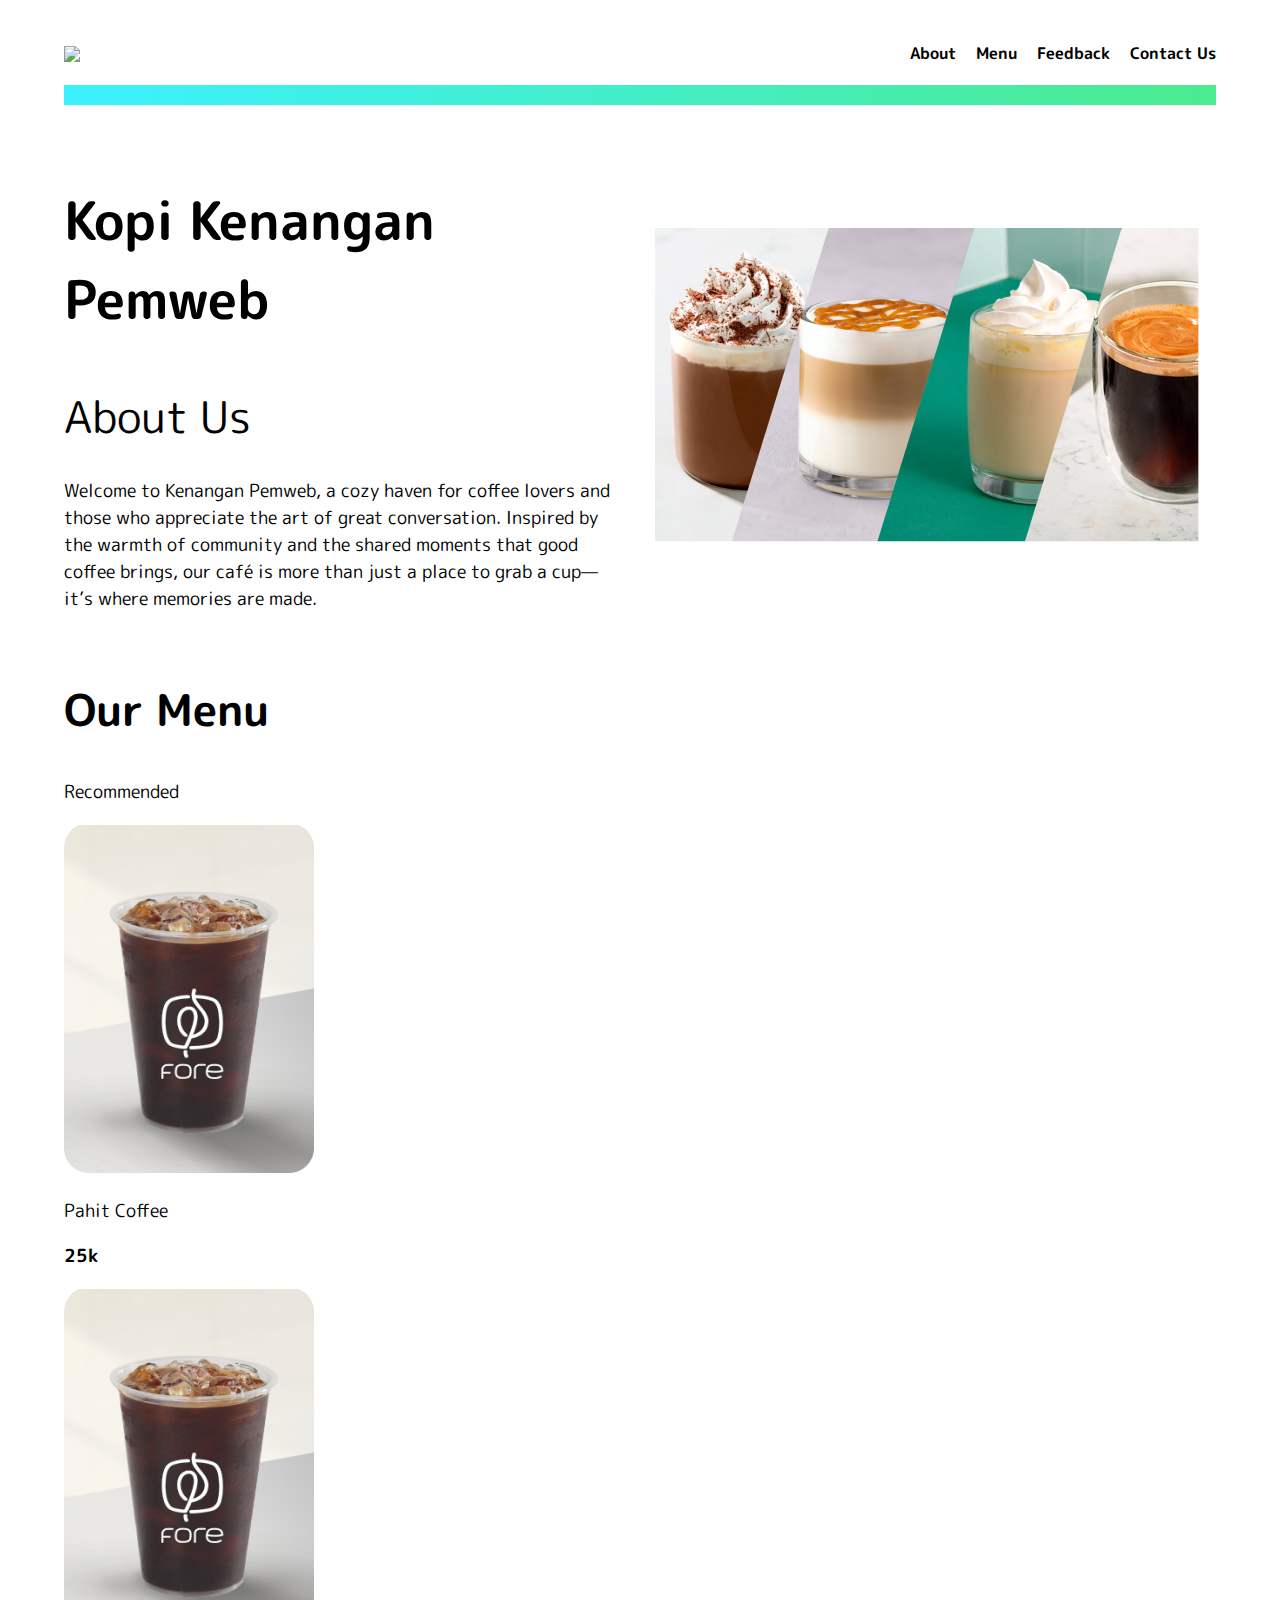
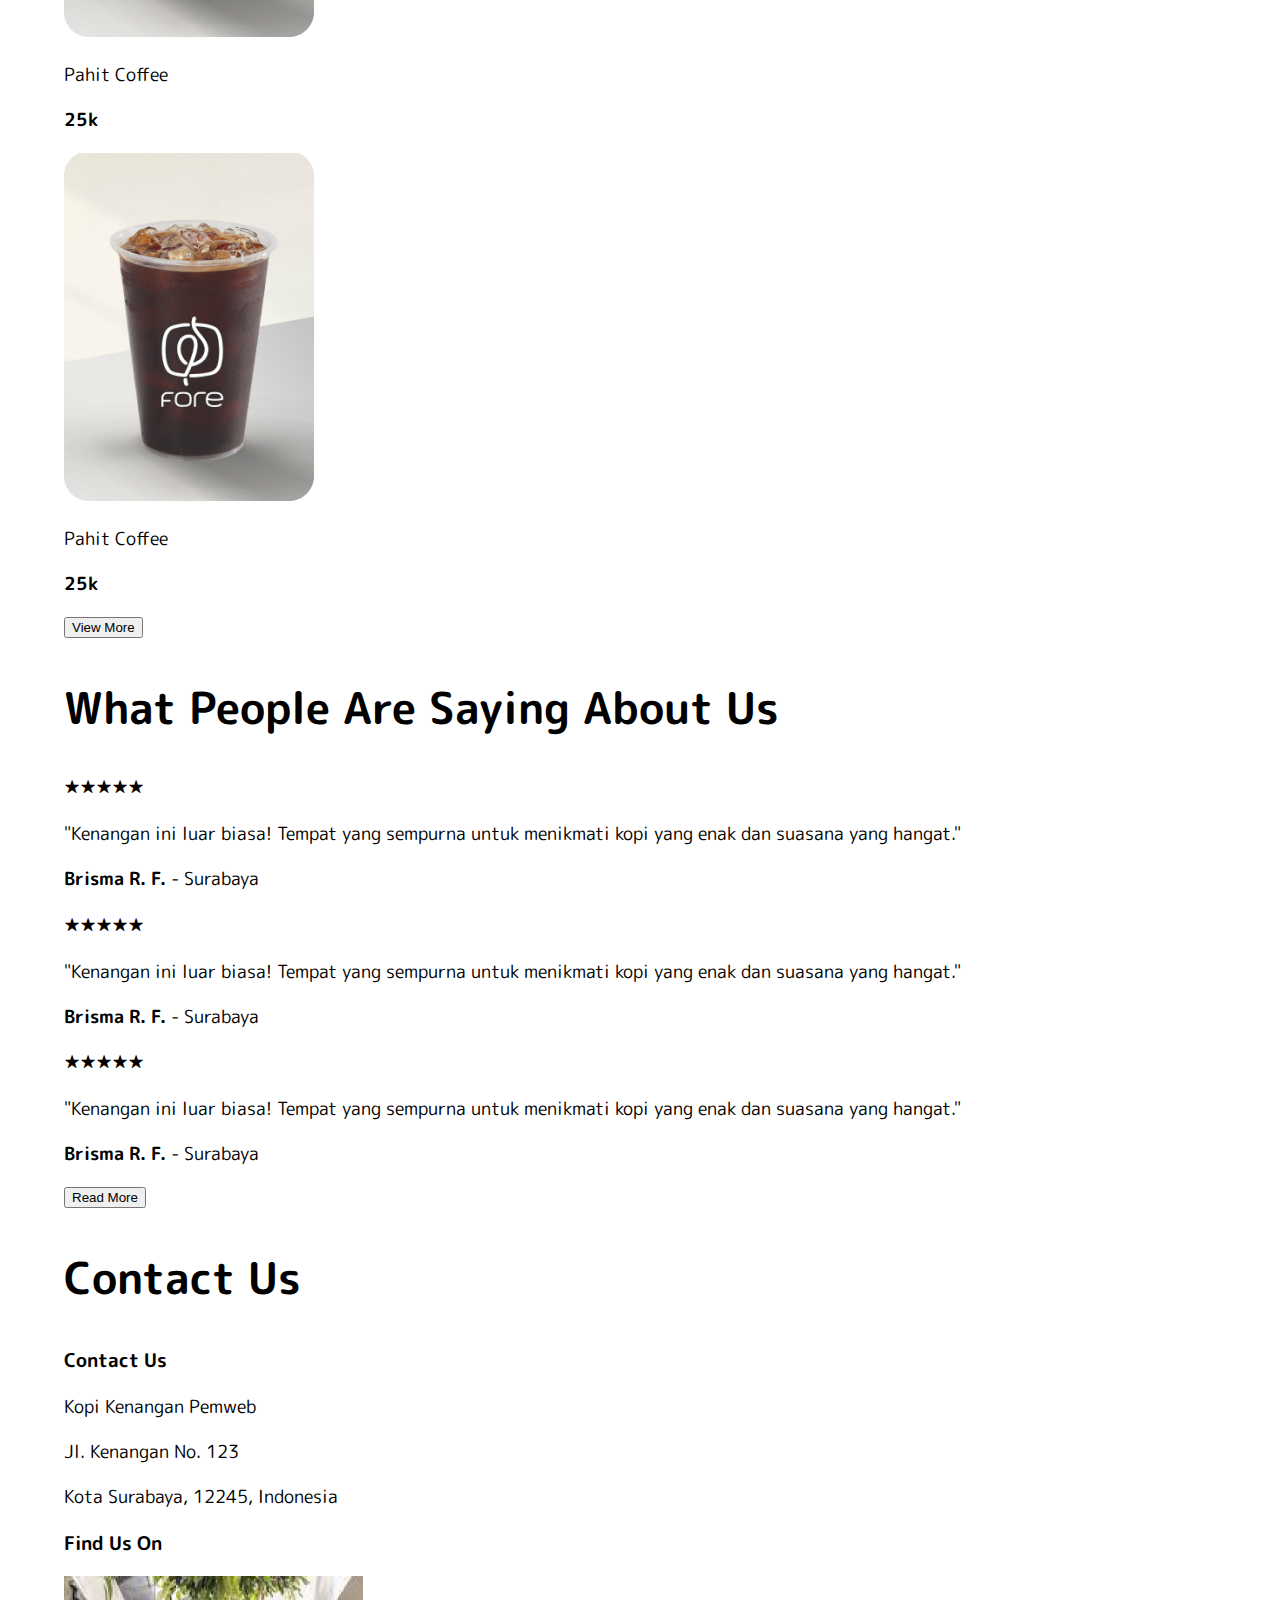
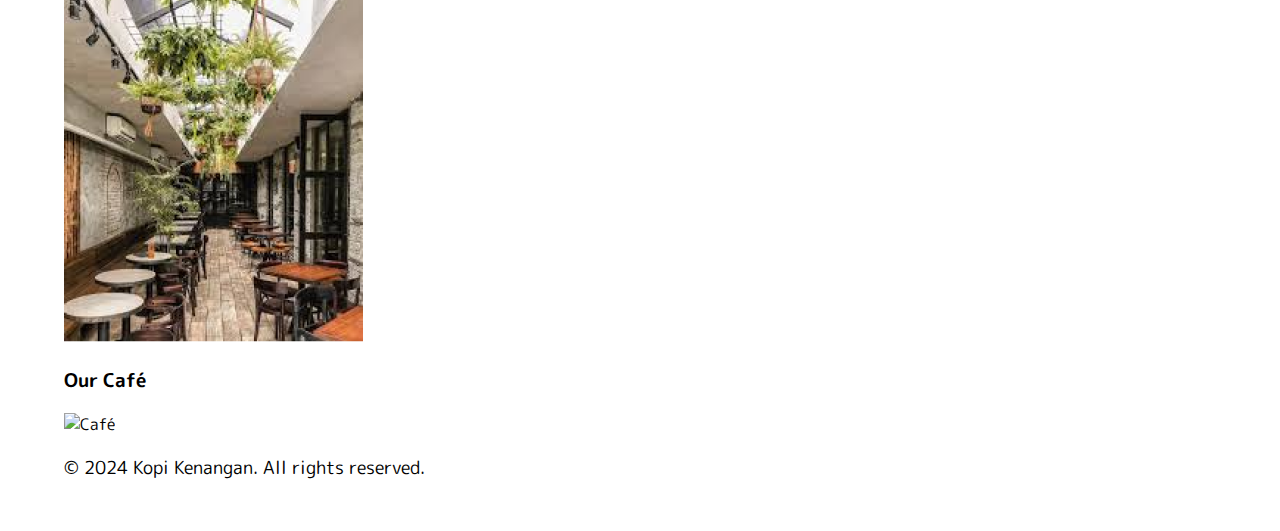
==== index.html @ 2cbb2b04 "committt" ====
<!DOCTYPE html>
<html lang="en">
<head>
    <meta charset="UTF-8">
    <meta name="viewport" content="width=device-width, initial-scale=1.0">
    <link rel="stylesheet" href="styles.css">
    <link href='https://fonts.googleapis.com/css?family=M PLUS Rounded 1c' rel='stylesheet'>
    <title>Kopi Kenangan Pemweb</title>
</head>
<body>
    <header>
        <img class="logoImage" src="asset/coffeeSeed.png">
        <div class="navbar">
            <a href="#about">About</a>
            <a href="#menu">Menu</a>
            <a href="#reviews">Feedback</a>
            <a href="#contact">Contact Us</a>
        </div>
    </header>
    <div class="bar" id="headerBar"></div>
    <div class="about">
        <div class="leftElement">
            <h1>Kopi Kenangan Pemweb</h1>
            <h2 class="about">About Us</h2>
            <p>Welcome to Kenangan Pemweb, a cozy haven for coffee lovers and those who appreciate the art of great conversation. Inspired by the warmth of community and the shared moments that good coffee brings, our café is more than just a place to grab a cup—it’s where memories are made.</p>
        </div>
        <div class="rightElement">
            <img src="asset/coffeeMult.png" alt="Coffee Cups">
        </div>
    </div>
    <section id="menu" class="menu">
        <h2>Our Menu</h2>
    <p>Recommended</p>
    <div class="menu-items">
        <div class="menu-item">
            <img src="asset/coffee1.png" alt="Pahit Coffee">
            <p>Pahit Coffee</p>
            <p><strong>25k</strong></p>
        </div>
        <div class="menu-item">
            <img src="asset/coffee1.png" alt="Pahit Coffee">
            <p>Pahit Coffee</p>
            <p><strong>25k</strong></p>
        </div>
        <div class="menu-item">
            <img src="asset/coffee1.png" alt="Pahit Coffee">
            <p>Pahit Coffee</p>
            <p><strong>25k</strong></p>
        </div>
    </div>
    <button>View More</button>
</section>
<section id="reviews" class="reviews"></section>
    <h2>What People Are Saying About Us</h2>
    <div class="review-box">
        <h4>★★★★★</h4>
        <p>"Kenangan ini luar biasa! Tempat yang sempurna untuk menikmati kopi yang enak dan suasana yang hangat."</p>
        <p><strong>Brisma R. F.</strong> - Surabaya</p>
    </div>
    <div class="review-box">
        <h4>★★★★★</h4>
        <p>"Kenangan ini luar biasa! Tempat yang sempurna untuk menikmati kopi yang enak dan suasana yang hangat."</p>
        <p><strong>Brisma R. F.</strong> - Surabaya</p>
    </div>
    <div class="review-box">
        <h4>★★★★★</h4>
        <p>"Kenangan ini luar biasa! Tempat yang sempurna untuk menikmati kopi yang enak dan suasana yang hangat."</p>
        <p><strong>Brisma R. F.</strong> - Surabaya</p>
    </div>
    <button>Read More</button>
    <section id="contact" class="contact">
        <h2>Contact Us</h2>
        <div class="contact-info">
            <div>
                <h3>Contact Us</h3>
                <p>Kopi Kenangan Pemweb</p>
                <p>Jl. Kenangan No. 123</p>
                <p>Kota Surabaya, 12245, Indonesia</p>
            </div>
            <div>
                <h3>Find Us On</h3>
                <img src="asset/storePic1.png" alt="Location">
            </div>
            <div>
                <h3>Our Café</h3>
                <img src="cafe.jpg" alt="Café">
            </div>
        </div>
    </section>
    <footer>
        <p>&copy; 2024 Kopi Kenangan. All rights reserved.</p>
    </footer>
</section>
</body>
</html>
---- styles.css ----
body {
    font-family: 'M PLUS Rounded 1c';
    margin: 2rem 4rem;
    justify-content: center;
}

h1 {
    font-size: 53px;
}

h2 {
    font-size: 44px;
}

p {
    font-size: 18px;
}

.about h2 {
    font-weight: normal;
    margin: 0px;
}

header, .about {
    display: flex;
    align-items: center;
    justify-content: space-between;
    padding: 10px 0;
}

.logoImage img {
    max-width: 100px; /* Adjust size of logo */
    height: auto;
}

.navbar {
    display: flex;
    gap: 20px; /* Space between navigation links */
}

.navbar a {
    color: black;
    font-weight: bolder;
    text-decoration: none;
}

.leftElement {
    width: 50%;
}

.rightElement {
    margin-left: 30px;
    width: 50%; /* Adjust size of logo */
    height: auto;
}

footer {
    display: flex;
}


.bar {
    margin-top: 10px;
    margin-bottom: 30px;
    height: 20px;
    width: 100%;
    background-image: linear-gradient(to left,#4BEB8E, #3BF1FF);
}



.about {
    display: flex;
}
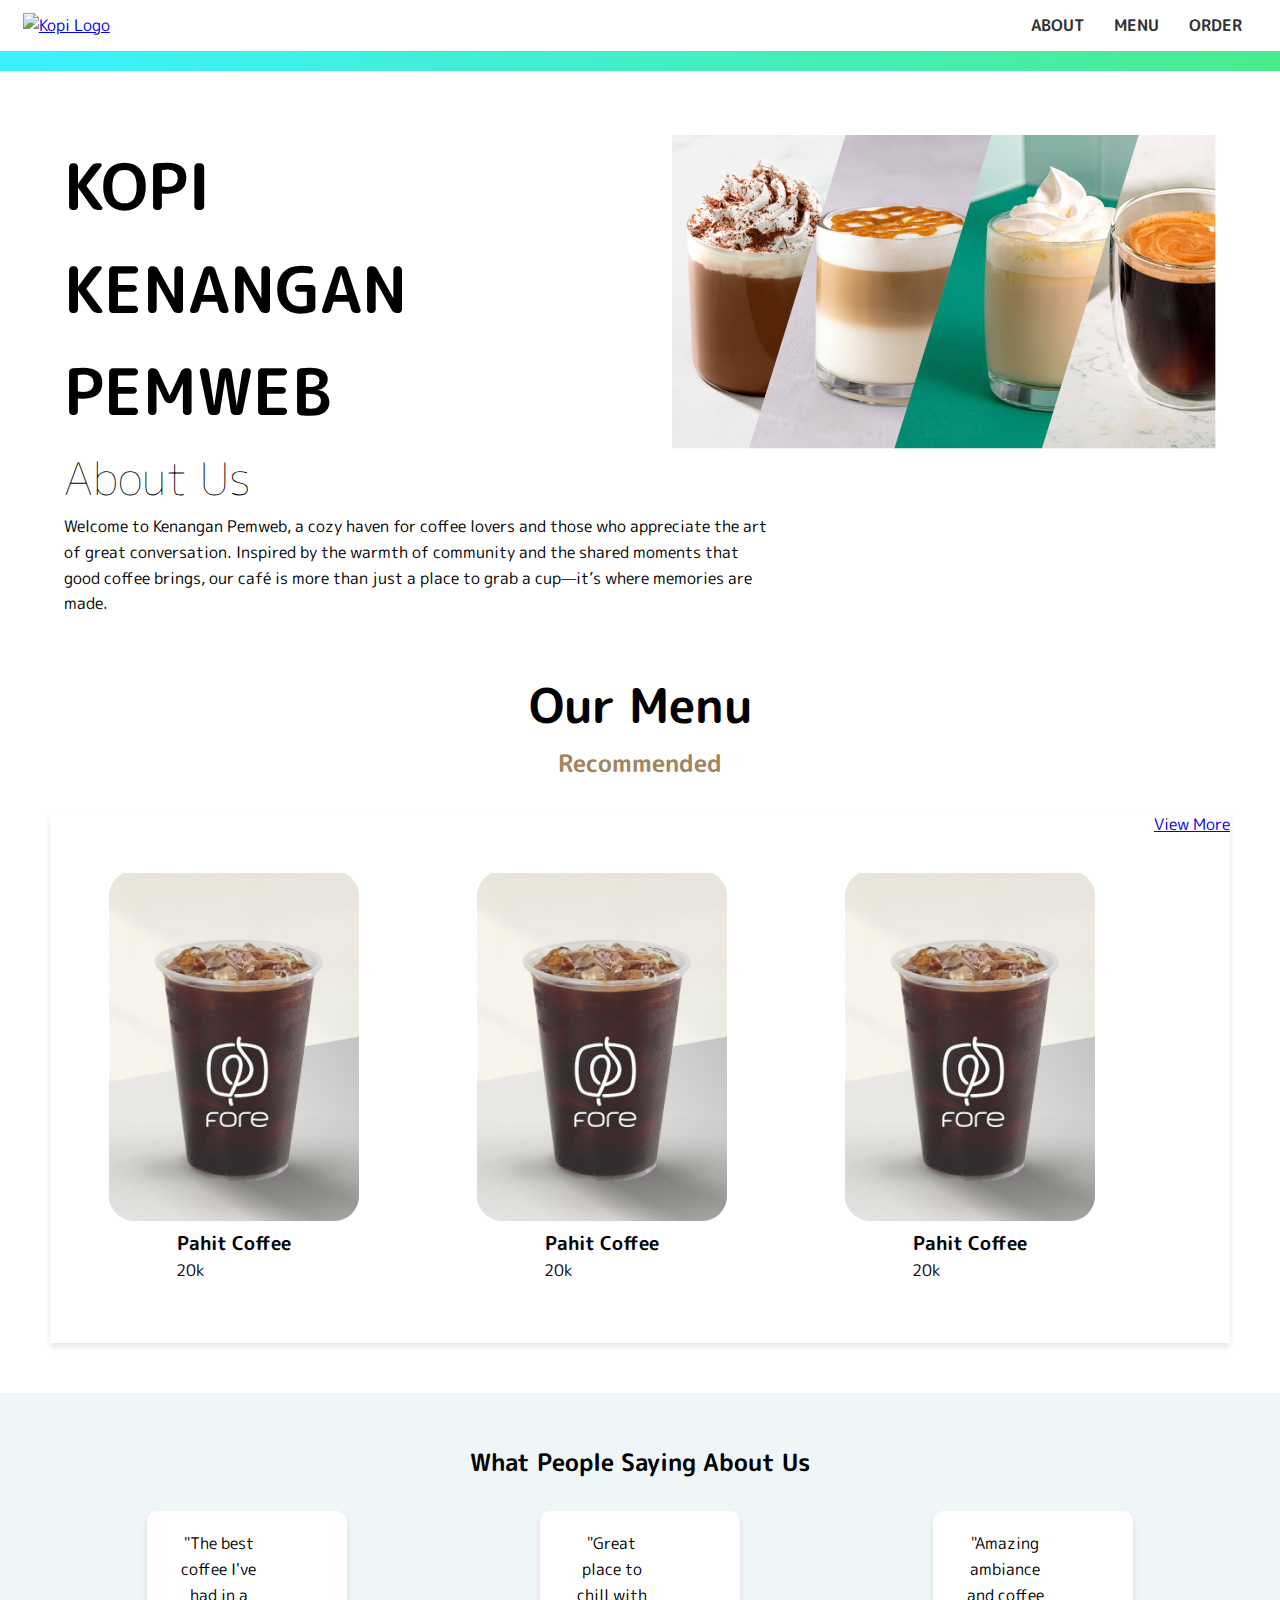
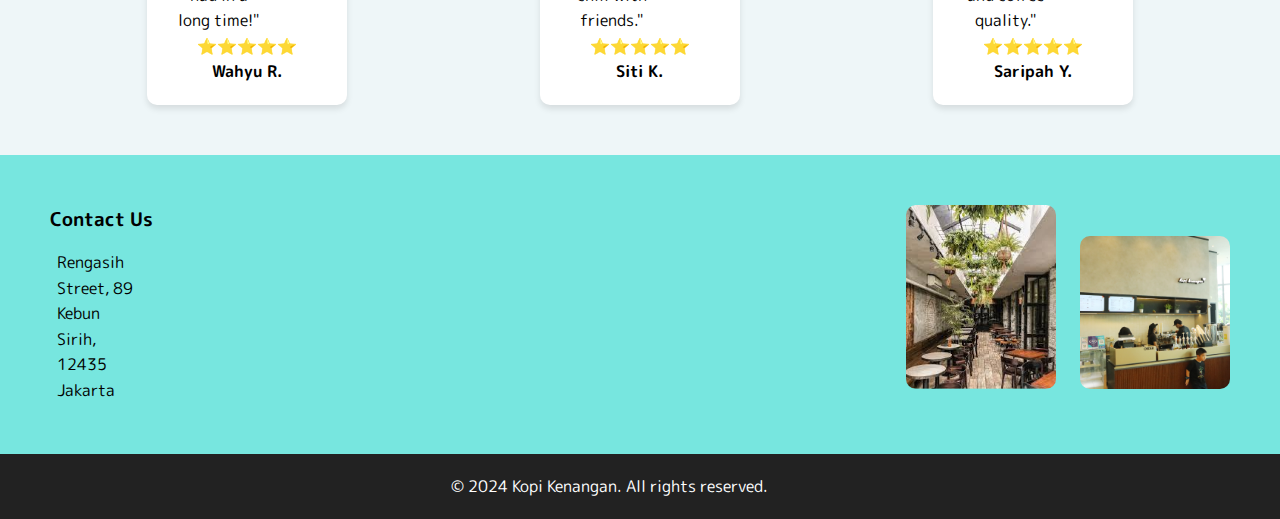
==== commit fd257f72: "Fix dikit" ====
--- a/index.html
+++ b/index.html
@@ -3,93 +3,92 @@
 <head>
     <meta charset="UTF-8">
     <meta name="viewport" content="width=device-width, initial-scale=1.0">
+    <title>Kopi Kenangan Pemweb</title>
     <link rel="stylesheet" href="styles.css">
-    <link href='https://fonts.googleapis.com/css?family=M PLUS Rounded 1c' rel='stylesheet'>
-    <title>Kopi Kenangan Pemweb</title>
+    <link rel="stylesheet" href="https://fonts.googleapis.com/css?family=M PLUS Rounded 1c">
 </head>
 <body>
     <header>
-        <img class="logoImage" src="asset/coffeeSeed.png">
-        <div class="navbar">
-            <a href="#about">About</a>
-            <a href="#menu">Menu</a>
-            <a href="#reviews">Feedback</a>
-            <a href="#contact">Contact Us</a>
-        </div>
+        <nav>
+            <div class="logo">
+                <a href="index.html">
+                    <img src="asset/coffeeSeed.png" alt="Kopi Logo">
+                </a>
+            </div>
+            <ul>
+                <li><a href="#">ABOUT</a></li>
+                <li><a href="catalog.html">MENU</a></li>
+                <li><a href="order.html">ORDER</a></li>
+            </ul>
+        </nav>
     </header>
     <div class="bar" id="headerBar"></div>
     <div class="about">
         <div class="leftElement">
-            <h1>Kopi Kenangan Pemweb</h1>
-            <h2 class="about">About Us</h2>
-            <p>Welcome to Kenangan Pemweb, a cozy haven for coffee lovers and those who appreciate the art of great conversation. Inspired by the warmth of community and the shared moments that good coffee brings, our café is more than just a place to grab a cup—it’s where memories are made.</p>
+            <h1>KOPI KENANGAN PEMWEB</h1>
+            <h2 class="abouts">About Us</h2>
         </div>
         <div class="rightElement">
             <img src="asset/coffeeMult.png" alt="Coffee Cups">
         </div>
     </div>
-    <section id="menu" class="menu">
-        <h2>Our Menu</h2>
-    <p>Recommended</p>
-    <div class="menu-items">
-        <div class="menu-item">
-            <img src="asset/coffee1.png" alt="Pahit Coffee">
-            <p>Pahit Coffee</p>
-            <p><strong>25k</strong></p>
+    <p>Welcome to Kenangan Pemweb, a cozy haven for coffee lovers and those who appreciate the art of great conversation. Inspired by the warmth of community and the shared moments that good coffee brings, our café is more than just a place to grab a cup—it’s where memories are made.</p>
+    <section class="menu">
+        <h1>Our Menu</h1>
+        <h2>Recommended</h2>
+        <div class="menu-items">
+            <div class="menu-card">
+                <img src="asset/coffee1.png" alt="Pahit Coffee">
+                <h3 class="bottom-left">Pahit Coffee</h3>
+                <p class="top-right">20k</p>
+            </div>
+            <div class="menu-card">
+                <img src="asset/coffee1.png" alt="Pahit Coffee">
+                <h3 class="bottom-left">Pahit Coffee</h3>
+                <p class="top-right">20k</p>
+            </div>
+            <div class="menu-card">
+                <img src="asset/coffee1.png" alt="Pahit Coffee">
+                <h3 class="bottom-left">Pahit Coffee</h3>
+                <p class="top-right">20k</p>
+            </div>
+            <a href="catalog.html">View More</a>
         </div>
-        <div class="menu-item">
-            <img src="asset/coffee1.png" alt="Pahit Coffee">
-            <p>Pahit Coffee</p>
-            <p><strong>25k</strong></p>
-        </div>
-        <div class="menu-item">
-            <img src="asset/coffee1.png" alt="Pahit Coffee">
-            <p>Pahit Coffee</p>
-            <p><strong>25k</strong></p>
-        </div>
-    </div>
-    <button>View More</button>
-</section>
-<section id="reviews" class="reviews"></section>
-    <h2>What People Are Saying About Us</h2>
-    <div class="review-box">
-        <h4>★★★★★</h4>
-        <p>"Kenangan ini luar biasa! Tempat yang sempurna untuk menikmati kopi yang enak dan suasana yang hangat."</p>
-        <p><strong>Brisma R. F.</strong> - Surabaya</p>
-    </div>
-    <div class="review-box">
-        <h4>★★★★★</h4>
-        <p>"Kenangan ini luar biasa! Tempat yang sempurna untuk menikmati kopi yang enak dan suasana yang hangat."</p>
-        <p><strong>Brisma R. F.</strong> - Surabaya</p>
-    </div>
-    <div class="review-box">
-        <h4>★★★★★</h4>
-        <p>"Kenangan ini luar biasa! Tempat yang sempurna untuk menikmati kopi yang enak dan suasana yang hangat."</p>
-        <p><strong>Brisma R. F.</strong> - Surabaya</p>
-    </div>
-    <button>Read More</button>
-    <section id="contact" class="contact">
-        <h2>Contact Us</h2>
-        <div class="contact-info">
-            <div>
-                <h3>Contact Us</h3>
-                <p>Kopi Kenangan Pemweb</p>
-                <p>Jl. Kenangan No. 123</p>
-                <p>Kota Surabaya, 12245, Indonesia</p>
+    </section>
+    <section class="testimonials">
+        <h2>What People Saying About Us</h2>
+        <div class="testimonials-container">
+            <div class="testimonial-card">
+                <p>"The best coffee I've had in a long time!"</p>
+                <span>⭐⭐⭐⭐⭐</span>
+                <h4>Wahyu R.</h4>
             </div>
-            <div>
-                <h3>Find Us On</h3>
-                <img src="asset/storePic1.png" alt="Location">
+            <div class="testimonial-card">
+                <p>"Great place to chill with friends."</p>
+                <span>⭐⭐⭐⭐⭐</span>
+                <h4>Siti K.</h4>
             </div>
-            <div>
-                <h3>Our Café</h3>
-                <img src="cafe.jpg" alt="Café">
+            <div class="testimonial-card">
+                <p>"Amazing ambiance and coffee quality."</p>
+                <span>⭐⭐⭐⭐⭐</span>
+                <h4>Saripah Y.</h4>
             </div>
         </div>
     </section>
+
+    <section class="contact">
+        <div class="contact-info">
+            <h3>Contact Us</h3>
+            <p>Rengasih Street, 89<br>Kebun Sirih, 12435<br>Jakarta</p>
+        </div>
+        <div class="contact-images">
+            <img src="asset/storePic1.png" alt="Coffee Shop">
+            <img src="asset/storePic2.png" alt="Coffee Shop Interior">
+        </div>
+    </section>
+
     <footer>
-        <p>&copy; 2024 Kopi Kenangan. All rights reserved.</p>
+        <p>© 2024 Kopi Kenangan. All rights reserved.</p>
     </footer>
-</section>
 </body>
-</html>+</html>
--- a/styles.css
+++ b/styles.css
@@ -1,74 +1,153 @@
-body {
+* {
+    margin: 0;
+    padding: 0;
+    box-sizing: border-box;
     font-family: 'M PLUS Rounded 1c';
-    margin: 2rem 4rem;
-    justify-content: center;
 }
 
-h1 {
-    font-size: 53px;
+body {
+    line-height: 1.6;
+    
 }
 
-h2 {
-    font-size: 44px;
+header {
+    padding: 1%;
 }
 
-p {
-    font-size: 18px;
+nav {
+    padding: 0 10px 0 10px;
+    display: flex;
+    justify-content: space-between;
+    align-items: center;
 }
 
-.about h2 {
-    font-weight: normal;
-    margin: 0px;
+nav ul {
+    display: flex;
+    list-style: none;
 }
 
-header, .about {
-    display: flex;
-    align-items: center;
-    justify-content: space-between;
-    padding: 10px 0;
+nav ul li {
+    margin: 0 15px;
 }
 
-.logoImage img {
-    max-width: 100px; /* Adjust size of logo */
-    height: auto;
+nav ul li a {
+    font-weight: bolder;
+    text-decoration: none;
+    color: #333;
+    padding: 5px 0;
 }
 
-.navbar {
-    display: flex;
-    gap: 20px; /* Space between navigation links */
+nav ul li a:hover {
+    border-bottom: 1px solid black;
 }
 
-.navbar a {
-    color: black;
-    font-weight: bolder;
-    text-decoration: none;
-}
-
-.leftElement {
-    width: 50%;
-}
-
-.rightElement {
-    margin-left: 30px;
-    width: 50%; /* Adjust size of logo */
-    height: auto;
-}
-
-footer {
-    display: flex;
-}
-
-
 .bar {
-    margin-top: 10px;
-    margin-bottom: 30px;
     height: 20px;
     width: 100%;
     background-image: linear-gradient(to left,#4BEB8E, #3BF1FF);
 }
 
+.about {
+    padding: 5% 5% 0 5%;
+    display: flex;
+}
 
+.leftElement h1 {
+    font-size: 64px;
+}
 
-.about {
+.rightElement {
+    text-align: right;
+    width: 100%;
+}
+
+.abouts {
+    font-weight: 100;
+    font-size: 45px;
+}
+
+p {
+    padding: 0 40% 0 5%;
+}
+
+.menu {
+    background-color: #ffffff;
+    padding: 50px;
+    text-align: center;
+}
+
+.menu h1 {
+    font-size: 3rem;
+}
+
+.menu h2 {
+    color: #A2845E;
+}
+
+.menu-items {
     display: flex;
-}+    justify-content: space-between;
+    margin-top: 30px;
+    box-shadow: 0 4px 6px rgba(0, 0, 0, 0.1);
+}
+
+.menu-card {
+    padding: 5% 5% 5% 5%;
+}
+
+.menu button {
+    margin-top: 10px;
+    padding: 10px 20px;
+    border: none;
+    background-color: #33c3f0;
+    color: white;
+    border-radius: 5px;
+    cursor: pointer;
+} 
+
+.testimonials {
+    padding: 50px;
+    background-color: #eef6f8;
+    text-align: center;
+}
+
+.testimonials h2 {
+    margin-bottom: 30px;
+}
+
+.testimonials-container {
+    display: flex;
+    justify-content: space-around;
+}
+
+.testimonial-card {
+    background-color: white;
+    padding: 20px;
+    width: 200px;
+    box-shadow: 0 4px 6px rgba(0, 0, 0, 0.1);
+    border-radius: 10px;
+}
+
+.contact {
+    background-color: #77e6df;
+    display: flex;
+    justify-content: space-between;
+    padding: 50px;
+}
+
+.contact-info h3 {
+    margin-bottom: 15px;
+}
+
+.contact-images img {
+    width: 150px;
+    margin-left: 20px;
+    border-radius: 10px;
+}
+
+footer {
+    background-color: #222;
+    color: white;
+    text-align: right;
+    padding: 20px 0;
+}
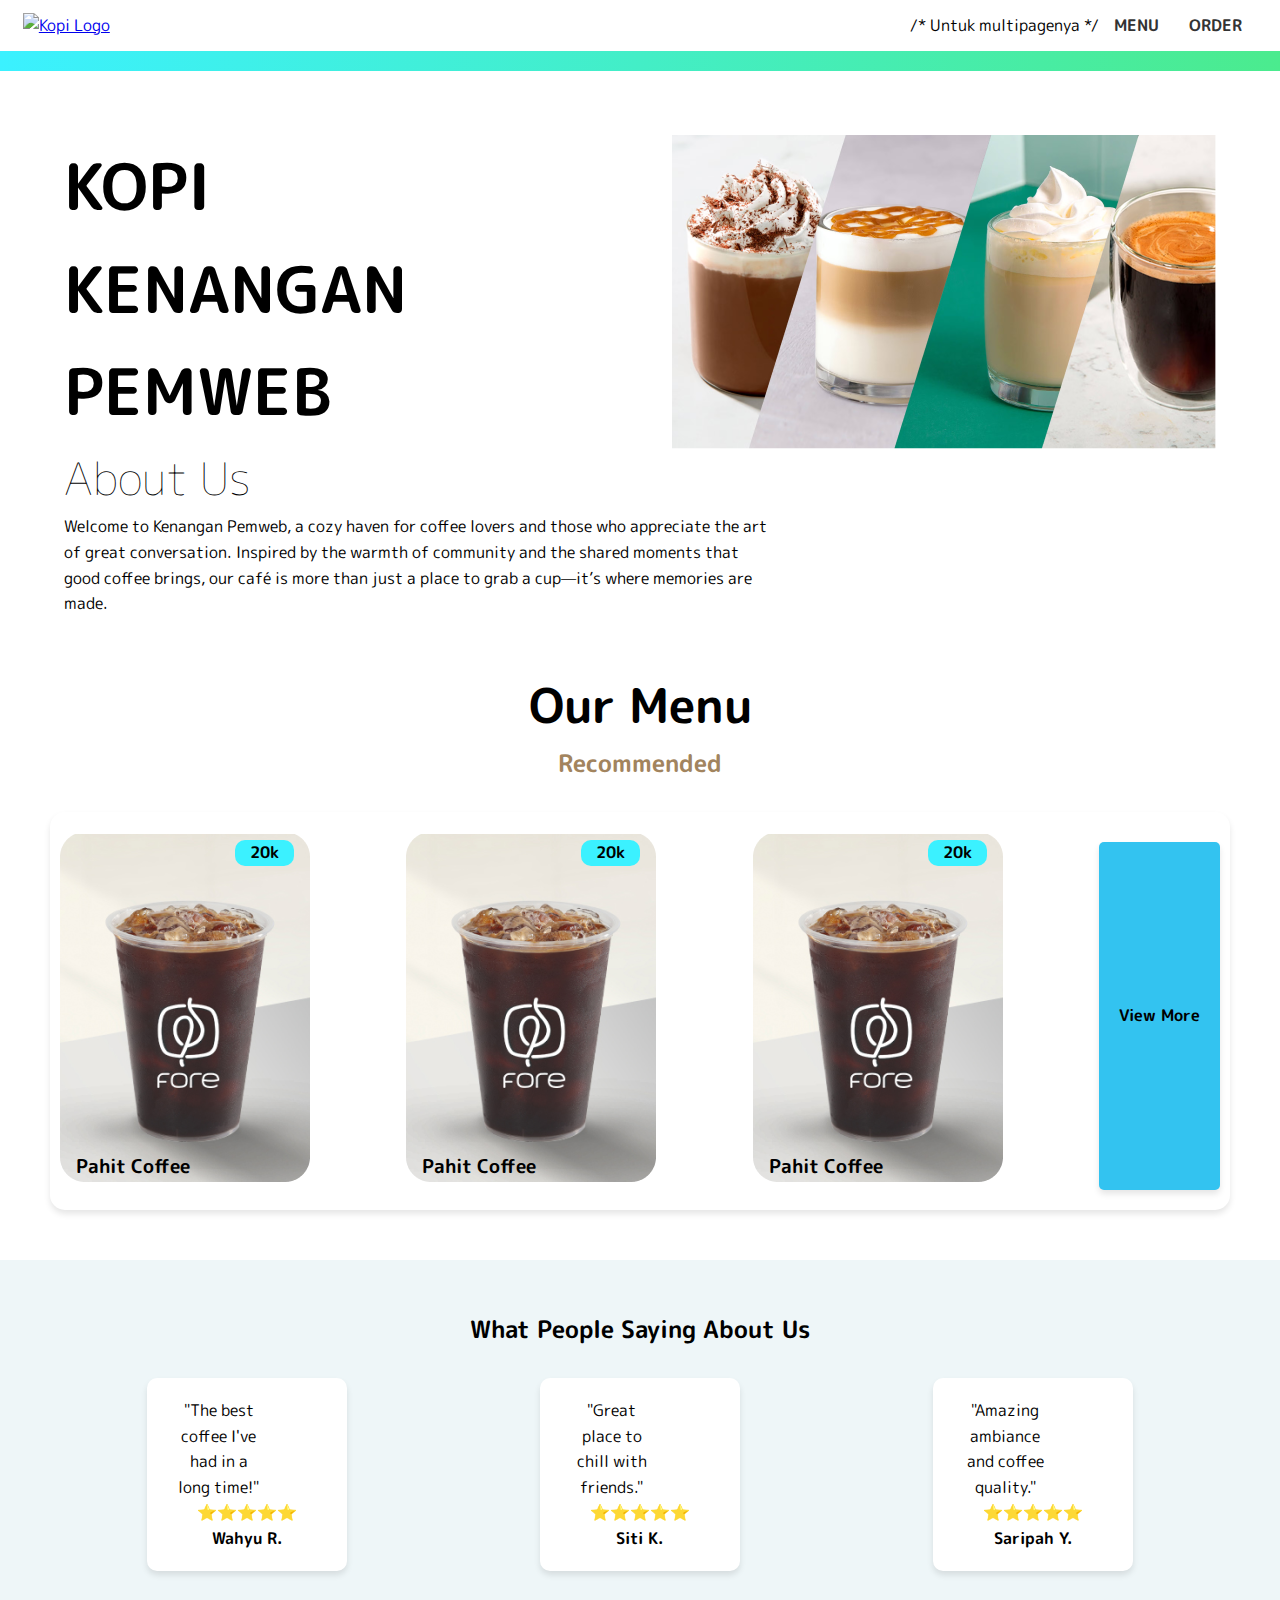
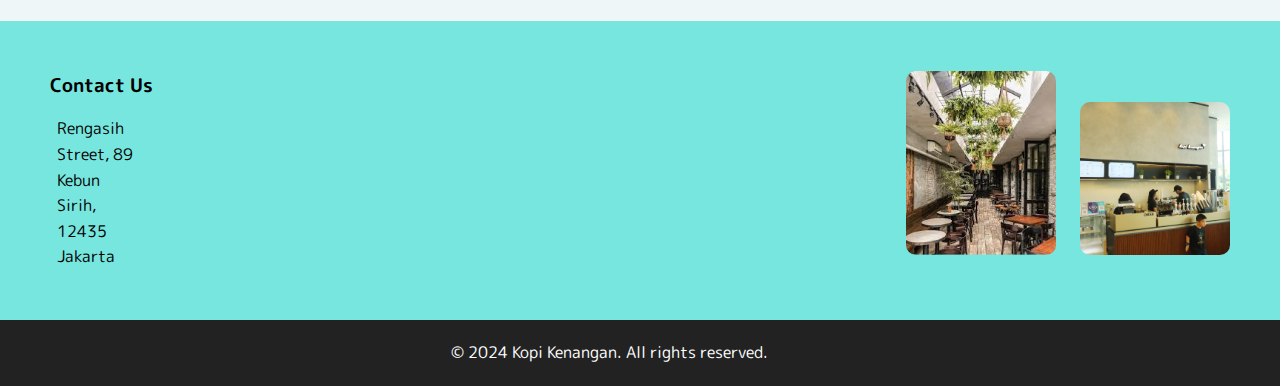
==== commit 047b4718: "Update index.html" ====
--- a/index.html
+++ b/index.html
@@ -1,5 +1,6 @@
 <!DOCTYPE html>
 <html lang="en">
+
 <head>
     <meta charset="UTF-8">
     <meta name="viewport" content="width=device-width, initial-scale=1.0">
@@ -7,6 +8,7 @@
     <link rel="stylesheet" href="styles.css">
     <link rel="stylesheet" href="https://fonts.googleapis.com/css?family=M PLUS Rounded 1c">
 </head>
+
 <body>
     <header>
         <nav>
@@ -15,8 +17,7 @@
                     <img src="asset/coffeeSeed.png" alt="Kopi Logo">
                 </a>
             </div>
-            <ul>
-                <li><a href="#">ABOUT</a></li>
+            <ul> /* Untuk multipagenya */
                 <li><a href="catalog.html">MENU</a></li>
                 <li><a href="order.html">ORDER</a></li>
             </ul>
@@ -32,7 +33,9 @@
             <img src="asset/coffeeMult.png" alt="Coffee Cups">
         </div>
     </div>
-    <p>Welcome to Kenangan Pemweb, a cozy haven for coffee lovers and those who appreciate the art of great conversation. Inspired by the warmth of community and the shared moments that good coffee brings, our café is more than just a place to grab a cup—it’s where memories are made.</p>
+    <p>Welcome to Kenangan Pemweb, a cozy haven for coffee lovers and those who appreciate the art of great
+        conversation. Inspired by the warmth of community and the shared moments that good coffee brings, our café is
+        more than just a place to grab a cup—it’s where memories are made.</p>
     <section class="menu">
         <h1>Our Menu</h1>
         <h2>Recommended</h2>
@@ -91,4 +94,5 @@
         <p>© 2024 Kopi Kenangan. All rights reserved.</p>
     </footer>
 </body>
+
 </html>
--- a/styles.css
+++ b/styles.css
@@ -7,7 +7,7 @@
 
 body {
     line-height: 1.6;
-    
+
 }
 
 header {
@@ -36,7 +36,7 @@
     color: #333;
     padding: 5px 0;
 }
-
+/*buat Pseudo-class */
 nav ul li a:hover {
     border-bottom: 1px solid black;
 }
@@ -44,7 +44,7 @@
 .bar {
     height: 20px;
     width: 100%;
-    background-image: linear-gradient(to left,#4BEB8E, #3BF1FF);
+    background-image: linear-gradient(to left, #4BEB8E, #3BF1FF);
 }
 
 .about {
@@ -61,6 +61,60 @@
     width: 100%;
 }
 
+@media (max-width: 768px) {
+
+    .about {
+        flex-direction: column;
+    }
+
+    .leftElement h1 {
+        font-size: 32px;
+    }
+
+    .abouts {
+        font-size: 24px;
+    }
+
+    p {
+        padding: 0 10% 0 5%;
+    }
+
+    .menu-items {
+        flex-direction: column;
+        gap: 20px;
+    }
+
+    .contact {
+        flex-direction: column;
+    }
+
+    .testimonials-container {
+        flex-wrap: wrap;
+    }
+
+    .testimonial-card {
+        margin: 10px 10px;
+    }
+
+    .contact-images img {
+        width: 100px;
+    }
+}
+
+@media (max-width: 1024px) {
+    .leftElement h1 {
+        font-size: 48px;
+    }
+
+    p {
+        padding: 0 20% 0 5%;
+    }
+
+    .menu-items {
+        flex-wrap: wrap;
+    }
+}
+
 .abouts {
     font-weight: 100;
     font-size: 45px;
@@ -87,12 +141,66 @@
 .menu-items {
     display: flex;
     justify-content: space-between;
+    padding: 20px 10px;
+    border-radius: 15px;
     margin-top: 30px;
     box-shadow: 0 4px 6px rgba(0, 0, 0, 0.1);
 }
 
 .menu-card {
-    padding: 5% 5% 5% 5%;
+    position: relative;
+    text-align: center;
+    color: black;
+}
+
+.menu a {
+    margin-top: 10px;
+    padding: 10px 20px;
+    text-align: initial;
+    font-weight: bold;
+    display: flex;
+    text-align: center;
+    justify-content: center;
+    align-items: center;
+    border: none;
+    background-color: #33c3f0;
+    color: black;
+    border-radius: 5px;
+    cursor: pointer;
+    box-shadow: 0 4px 6px rgba(0, 0, 0, 0.1);
+    text-decoration: none;
+}
+
+.menu a:hover {
+    background-color: white;
+}
+
+
+/* Buat Position */
+.top-right {
+    position: absolute;
+    top: 8px;
+    right: 16px;
+    padding-inline: 15px;
+    border-radius: 10px;
+    font-weight: bold;
+    color: #000000;
+    background-color: #3BF1FF;
+}
+
+.bottom-left {
+    position: absolute;
+    color: #000000;
+    font-weight: bold;
+    bottom: 8px;
+    left: 16px;
+}
+
+.reviews-catalog {
+    padding: 20px;
+    margin-bottom: 20px;
+    background-color: #DCE1FF;
+    filter: drop-shadow(0px 5px 5px #000000);
 }
 
 .menu button {
@@ -103,7 +211,7 @@
     color: white;
     border-radius: 5px;
     cursor: pointer;
-} 
+}
 
 .testimonials {
     padding: 50px;
